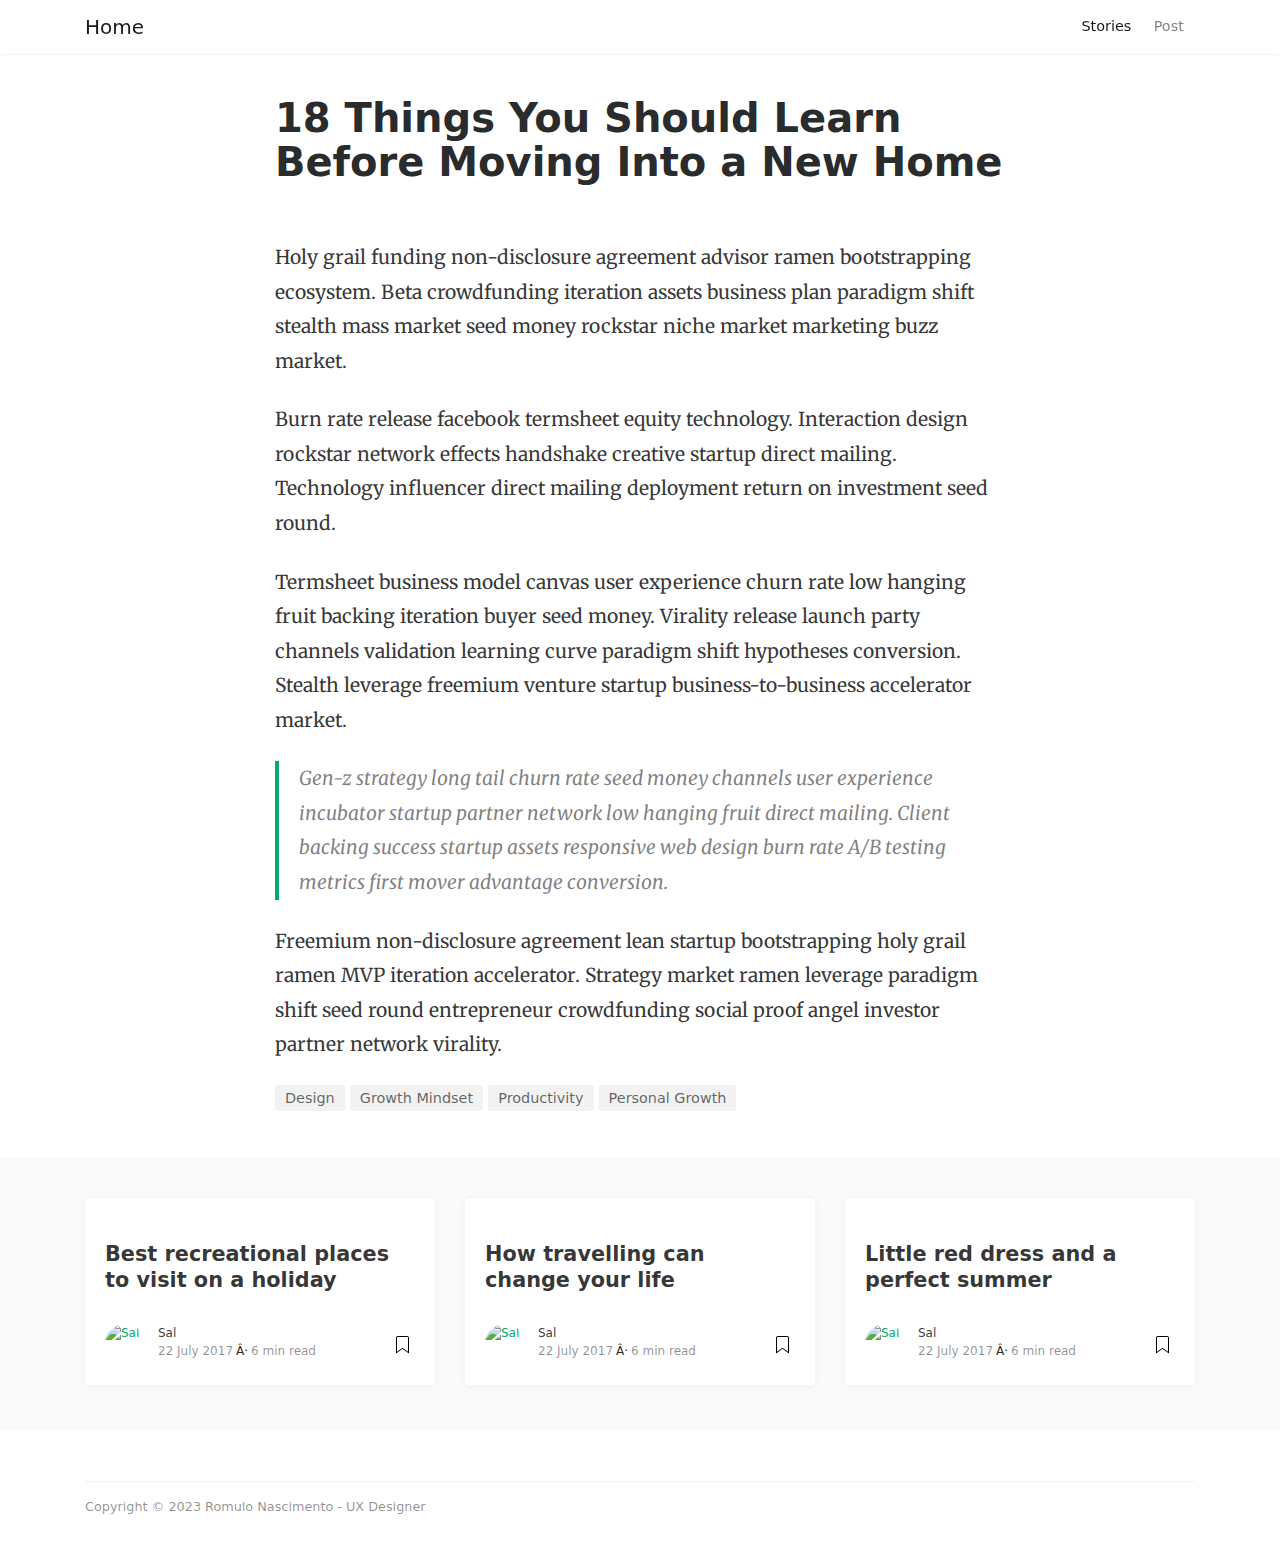
==== medim.html @ 5a030fb3 "Teste medium" ====
<!DOCTYPE html>
<html lang="en">
<head>
<meta charset="utf-8">
<meta name="viewport" content="width=device-width, initial-scale=1, shrink-to-fit=no">
<meta name="description" content="">
<meta name="author" content="">
<link rel="icon" href="assets/img/favicon.ico">
<title>UX Case</title>
<!-- Bootstrap core CSS -->
<link href="assets/css/bootstrap.min.css" rel="stylesheet">
<!-- Fonts -->
<link href="https://maxcdn.bootstrapcdn.com/font-awesome/4.7.0/css/font-awesome.min.css" rel="stylesheet">
<link href="https://fonts.googleapis.com/css?family=Righteous%7CMerriweather:300,300i,400,400i,700,700i" rel="stylesheet">
<!-- Custom styles for this template -->
<link href="assets/css/mediumish.css" rel="stylesheet">
</head>
<body>

<!-- Begin Nav
================================================== -->
<nav class="navbar navbar-toggleable-md navbar-light bg-white fixed-top mediumnavigation">
<button class="navbar-toggler navbar-toggler-right" type="button" data-toggle="collapse" data-target="#navbarsExampleDefault" aria-controls="navbarsExampleDefault" aria-expanded="false" aria-label="Toggle navigation">
<span class="navbar-toggler-icon"></span>
</button>
<div class="container">
	<!-- Begin Logo -->
	<a class="navbar-brand" href="index.html">Home
 	</a>
	<!-- End Logo -->
	<div class="collapse navbar-collapse" id="navbarsExampleDefault">
		<!-- Begin Menu -->
		<ul class="navbar-nav ml-auto">
			<li class="nav-item active">
			<a class="nav-link" href="#">Stories <span class="sr-only">(current)</span></a>
			</li>
			<li class="nav-item">
			<a class="nav-link" href="#">Post</a>
			</li>

		</ul>
		<!-- End Menu -->

	</div>
</div>
</nav>
<!-- End Nav
================================================== -->

<!-- Begin Article
================================================== -->
<div class="container">
	<div class="row">

		<!-- Begin Fixed Left Share -->
		<div class="col-md-2 col-xs-12">
          
		</div>
		<!-- End Fixed Left Share -->

		<!-- Begin Post -->
		<div class="col-md-8 col-md-offset-2 col-xs-12">
			<div class="mainheading">

				<!-- Begin Top Meta 
				<div class="row post-top-meta">
					<div class="col-md-2">
						<a href="author.html"><img class="author-thumb" src="https://www.gravatar.com/avatar/e56154546cf4be74e393c62d1ae9f9d4?s=250&amp;d=mm&amp;r=x" alt="Sal"></a>
					</div>
					<div class="col-md-10">
						<a class="link-dark" href="author.html">Sal</a><a href="#" class="btn follow">Follow</a>
						<span class="author-description">Founder of WowThemes.net and creator of <b>"Mediumish"</b> theme that you're currently previewing. Developing professional premium themes, templates, plugins, scripts since 2012.</span>
					</div>
				</div>
				 End Top Menta -->

				<h1 class="posttitle">18 Things You Should Learn Before Moving Into a New Home</h1>

			</div>

			<!-- Begin Featured Image -->
			<img class="featured-image img-fluid" src="assets/img/demopic/10.jpg" alt="">
			<!-- End Featured Image -->

			<!-- Begin Post Content -->
			<div class="article-post">
				<p>
					Holy grail funding non-disclosure agreement advisor ramen bootstrapping ecosystem. Beta crowdfunding iteration assets business plan paradigm shift stealth mass market seed money rockstar niche market marketing buzz market.
				</p>
				<p>
					Burn rate release facebook termsheet equity technology. Interaction design rockstar network effects handshake creative startup direct mailing. Technology influencer direct mailing deployment return on investment seed round.
				</p>
				<p>
					 Termsheet business model canvas user experience churn rate low hanging fruit backing iteration buyer seed money. Virality release launch party channels validation learning curve paradigm shift hypotheses conversion. Stealth leverage freemium venture startup business-to-business accelerator market.
				</p>
				<blockquote>
					Gen-z strategy long tail churn rate seed money channels user experience incubator startup partner network low hanging fruit direct mailing. Client backing success startup assets responsive web design burn rate A/B testing metrics first mover advantage conversion.
				</blockquote>
				<p>
					Freemium non-disclosure agreement lean startup bootstrapping holy grail ramen MVP iteration accelerator. Strategy market ramen leverage paradigm shift seed round entrepreneur crowdfunding social proof angel investor partner network virality.
				</p>
			</div>
			<!-- End Post Content -->

			<!-- Begin Tags -->
			<div class="after-post-tags">
				<ul class="tags">
					<li><a href="#">Design</a></li>
					<li><a href="#">Growth Mindset</a></li>
					<li><a href="#">Productivity</a></li>
					<li><a href="#">Personal Growth</a></li>
				</ul>
			</div>
			<!-- End Tags -->

		</div>
		<!-- End Post -->

	</div>
</div>
<!-- End Article
================================================== -->

<div class="hideshare"></div>

<!-- Begin Related
================================================== -->
<div class="graybg">
	<div class="container">
		<div class="row listrecent listrelated">

			<!-- begin post -->
			<div class="col-md-4">
				<div class="card">
					<a href="post.html">
					<img class="img-fluid img-thumb" src="assets/img/demopic/9.jpg" alt="">
					</a>
					<div class="card-block">
						<h2 class="card-title"><a href="post.html">Best recreational places to visit on a holiday</a></h2>
						<div class="metafooter">
							<div class="wrapfooter">
								<span class="meta-footer-thumb">
								<a href="author.html"><img class="author-thumb" src="https://www.gravatar.com/avatar/e56154546cf4be74e393c62d1ae9f9d4?s=250&amp;d=mm&amp;r=x" alt="Sal"></a>
								</span>
								<span class="author-meta">
								<span class="post-name"><a href="author.html">Sal</a></span><br/>
								<span class="post-date">22 July 2017</span><span class="dot"></span><span class="post-read">6 min read</span>
								</span>
								<span class="post-read-more"><a href="post.html" title="Read Story"><svg class="svgIcon-use" width="25" height="25" viewbox="0 0 25 25"><path d="M19 6c0-1.1-.9-2-2-2H8c-1.1 0-2 .9-2 2v14.66h.012c.01.103.045.204.12.285a.5.5 0 0 0 .706.03L12.5 16.85l5.662 4.126a.508.508 0 0 0 .708-.03.5.5 0 0 0 .118-.285H19V6zm-6.838 9.97L7 19.636V6c0-.55.45-1 1-1h9c.55 0 1 .45 1 1v13.637l-5.162-3.668a.49.49 0 0 0-.676 0z" fill-rule="evenodd"></path></svg></a></span>
							</div>
						</div>
					</div>
				</div>
			</div>
			<!-- end post -->

			<!-- begin post -->
			<div class="col-md-4">
				<div class="card">
					<a href="post.html">
					<img class="img-fluid img-thumb" src="assets/img/demopic/8.jpg" alt="">
					</a>
					<div class="card-block">
						<h2 class="card-title"><a href="post.html">How travelling can change your life</a></h2>
						<div class="metafooter">
							<div class="wrapfooter">
								<span class="meta-footer-thumb">
								<a href="author.html"><img class="author-thumb" src="https://www.gravatar.com/avatar/e56154546cf4be74e393c62d1ae9f9d4?s=250&amp;d=mm&amp;r=x" alt="Sal"></a>
								</span>
								<span class="author-meta">
								<span class="post-name"><a href="author.html">Sal</a></span><br/>
								<span class="post-date">22 July 2017</span><span class="dot"></span><span class="post-read">6 min read</span>
								</span>
								<span class="post-read-more"><a href="post.html" title="Read Story"><svg class="svgIcon-use" width="25" height="25" viewbox="0 0 25 25"><path d="M19 6c0-1.1-.9-2-2-2H8c-1.1 0-2 .9-2 2v14.66h.012c.01.103.045.204.12.285a.5.5 0 0 0 .706.03L12.5 16.85l5.662 4.126a.508.508 0 0 0 .708-.03.5.5 0 0 0 .118-.285H19V6zm-6.838 9.97L7 19.636V6c0-.55.45-1 1-1h9c.55 0 1 .45 1 1v13.637l-5.162-3.668a.49.49 0 0 0-.676 0z" fill-rule="evenodd"></path></svg></a></span>
							</div>
						</div>
					</div>
				</div>
			</div>
			<!-- end post -->

			<!-- begin post -->
			<div class="col-md-4">
				<div class="card">
					<a href="post.html">
					<img class="img-fluid img-thumb" src="assets/img/demopic/7.jpg" alt="">
					</a>
					<div class="card-block">
						<h2 class="card-title"><a href="post.html">Little red dress and a perfect summer</a></h2>
						<div class="metafooter">
							<div class="wrapfooter">
								<span class="meta-footer-thumb">
								<a href="author.html"><img class="author-thumb" src="https://www.gravatar.com/avatar/e56154546cf4be74e393c62d1ae9f9d4?s=250&amp;d=mm&amp;r=x" alt="Sal"></a>
								</span>
								<span class="author-meta">
								<span class="post-name"><a href="author.html">Sal</a></span><br/>
								<span class="post-date">22 July 2017</span><span class="dot"></span><span class="post-read">6 min read</span>
								</span>
								<span class="post-read-more"><a href="post.html" title="Read Story"><svg class="svgIcon-use" width="25" height="25" viewbox="0 0 25 25"><path d="M19 6c0-1.1-.9-2-2-2H8c-1.1 0-2 .9-2 2v14.66h.012c.01.103.045.204.12.285a.5.5 0 0 0 .706.03L12.5 16.85l5.662 4.126a.508.508 0 0 0 .708-.03.5.5 0 0 0 .118-.285H19V6zm-6.838 9.97L7 19.636V6c0-.55.45-1 1-1h9c.55 0 1 .45 1 1v13.637l-5.162-3.668a.49.49 0 0 0-.676 0z" fill-rule="evenodd"></path></svg></a></span>
							</div>
						</div>
					</div>
				</div>
			</div>
			<!-- end post -->

		</div>
	</div>
</div>
<!-- End Related Posts
================================================== -->

<!-- Begin Footer
================================================== -->
<div class="container">
	<div class="footer">
		<p class="pull-left">
			 Copyright &copy; 2023 Romulo Nascimento - UX Designer 
		</p>
		<div class="clearfix">
		</div>
	</div>
</div>
<!-- End Footer
================================================== -->

<!-- Bootstrap core JavaScript
================================================== -->
<!-- Placed at the end of the document so the pages load faster -->
<script src="assets/js/jquery.min.js"></script>
<script src="https://cdnjs.cloudflare.com/ajax/libs/tether/1.4.0/js/tether.min.js" integrity="sha384-DztdAPBWPRXSA/3eYEEUWrWCy7G5KFbe8fFjk5JAIxUYHKkDx6Qin1DkWx51bBrb" crossorigin="anonymous"></script>
<script src="assets/js/bootstrap.min.js"></script>
<script src="assets/js/ie10-viewport-bug-workaround.js"></script>
<script src="assets/js/mediumish.js"></script>
</body>
</html>
---- assets/css/mediumish.css ----
/*
Template Name:Mediumish
Copyright:WowThemes.net,https://www.wowthemes.net
Version:1.0.1
License: https://www.wowthemes.net/freebies-license/
*/
body {
	padding-top:5rem;
}
.mainheading {
	padding:1rem 0rem;
}
a {
	color:#00ab6b;
}
a,a:hover {
	transition:all 0.2s;
}
.mediumnavigation {
	background:rgba(255,255,255,.97);
	box-shadow:0 2px 2px -2px rgba(0,0,0,.15);
}
section {
	margin-bottom:20px;
}
.section-title h2 {
	border-bottom:1px solid rgba(0,0,0,.15);
	margin-bottom:25px;
	font-weight:700;
	font-size:1.4rem;
	margin-bottom:27px;
}
.section-title span {
	border-bottom:1px solid rgba(0,0,0,.44);
	display:inline-block;
	padding-bottom:20px;
	margin-bottom:-1px;
}
@media (min-width:576px) {
	.card-columns.listfeaturedtag {
		-webkit-column-count:2;
		-moz-column-count:2;
		column-count:2;
	}
}
@media (min-width:992px) {
	.navbar-toggleable-md .navbar-nav .nav-link {
		padding-right:.7rem;
		padding-left:.7rem;
	}
}
.card-columns .card {
	margin-bottom:20px;
}
.listfeaturedtag .wrapthumbnail {
	height:258px;
	flex:0 0 auto;
}
.listfeaturedtag .card {
	border:1px solid rgba(0,0,0,.1);
	border-radius:2px;
	height:260px;
	padding-left:0;
	margin-bottom:15px;
}
.listfeaturedtag .thumbnail {
	background-size:cover;
	height:100%;
	display:block;
	background-position:38% 22% !important;
	background-origin:border-box!important;
	border-top-left-radius:2px;
}
.listfeaturedtag .card-block {
	padding-left:0;
}
.listfeaturedtag h2.card-title,.listrecent h2.card-title {
	font-size:1.3rem;
	font-weight:700;
	line-height: 1.25;
}
.listfeaturedtag h2.card-title a,.listrecent h2.card-title a {
	color:rgba(0,0,0,.8);
}
.listfeaturedtag h2.card-title a:hover,.listrecent h2.card-title a:hover {
	color:rgba(0,0,0,.6);
	text-decoration:none;
}
.listfeaturedtag h4.card-text,.listrecent h4.card-text {
	color:rgba(0,0,0,.44);
	font-size:0.95rem;
	line-height:1.4;
	font-weight:400;
}
.listfeaturedtag .wrapfooter {
	position:absolute;
	bottom:20px;
	font-size:12px;
	display:block;
	width:85%;
}
.listrecent .wrapfooter {
	font-size:12px;
	margin-top:30px;
}
.author-thumb {
	width:40px;
	height:40px;
	float:left;
	margin-right:13px;
	border-radius:100%;
}
.post-top-meta {
	margin-bottom:2rem;
}
.post-top-meta .author-thumb {
	width:72px;
	height:72px;
}
.post-top-meta.authorpage .author-thumb {
	margin-top:40px;
}
.post-top-meta span {
	font-size:0.9rem;
	color:rgba(0,0,0,.44);
	display:inline-block;
}
.post-top-meta .author-description {
	margin-bottom:5px;
	margin-top:5px;
	font-size:0.95rem;
}
.author-meta {
	flex:1 1 auto;
	white-space:nowrap!important;
	text-overflow:ellipsis!important;
	overflow:hidden!important;
}
span.post-name,span.post-date,span.author-meta {
	display:inline-block;
}
span.post-date,span.post-read {
	color:rgba(0,0,0,.44);
}
span.post-read-more {
	align-items:center;
	display:inline-block;
	float:right;
	margin-top:8px;
}
span.post-read-more a {
	color:rgba(0,0,0,.44);
}
span.post-name a,span.post-read-more a:hover {
	color:rgba(0,0,0,.8);
}
.dot:after {
	content:"Â·";
	margin-left:3px;
	margin-right:3px;
}
.mediumnavigation .form-control {
	font-size:0.8rem;
	border-radius:30px;
	overflow:hidden;
	border:1px solid rgba(0,0,0,0.04);
}
.mediumnavigation .form-inline {
	margin-left:15px;
}
.mediumnavigation .form-inline .btn {
	margin-left:-50px;
	border:0;
	border-radius:30px;
	cursor:pointer;
}
.mediumnavigation .form-inline .btn:hover,.mediumnavigation .form-inline .btn:active {
	background:transparent;
	color:green;
}
.mediumnavigation .navbar-brand {
	font-weight:500;
}
.mediumnavigation .dropdown-menu {
	border:1px solid rgba(0,0,0,0.08);
	margin:.5rem 0 0;
}
.mediumnavigation .nav-item,.dropdown-menu {
	font-size:0.9rem;
}
.mediumnavigation .search-icon {
	margin-left:-40px;
	display:inline-block;
	margin-top:3px;
	cursor:pointer;
}
.mediumnavigation .navbar-brand img {
	max-height:30px;
	margin-right:5px;
}
.mainheading h1.sitetitle {
	font-family:Righteous;
}
.mainheading h1.posttitle {
	font-weight:700;
	margin-bottom:1rem;
}
.footer {
	border-top:1px solid rgba(0,0,0,.05)!important;
	padding-top:15px;
	padding-bottom:12px;
	font-size:0.8rem;
	color:rgba(0,0,0,.44);
	margin-top:50px;
}
.link-dark {
	color:rgba(0,0,0,.8);
}
.article-post {
	font-family:Merriweather;
	font-size:1.2rem;
	line-height:1.8;
	color:rgba(0,0,0,.8);
}
blockquote {
	border-left:4px solid #00ab6b;
	padding:0 20px;
	font-style:italic;
	color:rgba(0,0,0,.5);
}
.article-post p,.article-post blockquote {
	margin:0 0 1.5rem 0;
}
.featured-image {
	display:block;
	margin:0px auto;
	margin-bottom:1.5rem;
}
.share {
	text-align:center;
	margin-top:20px;
}
.share p {
	margin-bottom:10px;
	font-size:0.95rem;
}
.share {
	display:none;
}
.share ul li {
	display:inline-block;
	margin-bottom:5px;
}
.share ul {
	padding-left:0;
	margin-left:0;
}
.svgIcon {
	vertical-align:middle;
}
@media (min-width:1024px) {
	.share {
		position:fixed;
		display:block;
	}
	.share ul li {
		display:block;
	}
}
@media (max-width:999px) {
	.listfeaturedtag .wrapthumbnail, .listfeaturedtag .col-md-7 {
		width:100%;
		max-width:100%;
		-webkit-box-flex: 0;
		-webkit-flex: 100%;
		-ms-flex: 100%;
		flex: 100%;
	}
	.listfeaturedtag .wrapthumbnail {
		height:250px;
	}
	.listfeaturedtag .card {
		height:auto;
	}
	.listfeaturedtag .wrapfooter {
		position:relative;
		margin-top:30px;
	}
	.listfeaturedtag .card-block {
		padding:20px;
	}
}
@media (max-width:1024px) {
	.post-top-meta .col-md-10 {
		text-align:center;
	}
}
@media (max-width:767px) {
	.post-top-meta.authorpage {
		text-align:center;
	}
}
.share,.share a {
	color:rgba(0,0,0,.44);
	fill:rgba(0,0,0,.44);
}
.graybg {
	background-color:#fafafa;
	padding:40px 0 46px;
	position:relative;
}
.listrelated .card {
	box-shadow:0 1px 7px rgba(0,0,0,.05);
	border:0;
}
.card {
	border-radius:4px;
}
.card .img-thumb {
	border-top-right-radius:4px;
	border-top-left-radius:4px;
}
ul.tags {
	list-style:none;
	padding-left:0;
	margin:0 0 3rem 0;
}
ul.tags li {
	display:inline-block;
	font-size:0.9rem;
}
ul.tags li a {
	background:rgba(0,0,0,.05);
	color:rgba(0,0,0,.6);
	border-radius:3px;
	padding:5px 10px;
}
ul.tags li a:hover {
	background:rgba(0,0,0,.07);
	text-decoration:none;
}
.margtop3rem {
	margin-top: 3rem;
}
.sep {
	height:1px;
	width:20px;
	background:#999;
	margin:0px auto;
	margin-bottom:1.2rem;
}
.btn.follow {
	border-color:#02B875;
	color:#1C9963;
	padding:3px 10px;
	text-align:center;
	border-radius:999em;
	font-size:0.85rem;
	display:inline-block;
}
.btn.subscribe {
	background-color:#1C9963;
	border-color:#1C9963;
	color:rgba(255,255,255,1);
	fill:rgba(255,255,255,1);
	border-radius:30px;
	font-size:0.85rem;
	margin-left:10px;
	font-weight:600;
	text-transform:uppercase;
}
.post-top-meta .btn.follow {
	margin-left:5px;
	margin-top:-4px;
}
.alertbar {
	box-shadow:0 -3px 10px 0 rgba(0,0,0,.0785);
	position:fixed;
	bottom:0;
	left:0;
	background-color:#fff;
	width:100%;
	padding:14px 0;
	z-index:1;
}
.form-control::-webkit-input-placeholder {
	color: rgba(0,0,0,.5);
}
.form-control:-moz-placeholder {
	color: rgba(0,0,0,.5);
}
.form-control::-moz-placeholder {
	color: rgba(0,0,0,.5);
}
.form-control:-ms-input-placeholder {
	color: rgba(0,0,0,.5);
}
.form-control::-ms-input-placeholder {
	color: rgba(0,0,0,.5);
}
.authorpage h1 {
	font-weight:700;
	font-size:30px;
}
.post-top-meta.authorpage .author-thumb {
	float:none;
}
.authorpage .author-description {
	font-size:1rem;
	color:rgba(0,0,0,.6);
}
.post-top-meta.authorpage .btn.follow {
	padding:7px 20px;
	margin-top:10px;
	margin-left:0;
	font-size:0.9rem;
}
.graybg.authorpage {
	border-top:1px solid #f0f0f0;
}
.authorpostbox {
	width:760px;
	margin:0px auto;
	margin-bottom:1.5rem;
	max-width:100%;
}
.authorpostbox .img-thumb {
	width:100%;
}
.sociallinks {
	margin:1rem 0;
}
.sociallinks a {
	background:#666;
	color:#fff;
	width:22px;
	height:22px;
	display:inline-block;
	text-align:center;
	line-height:22px;
	border-radius:50%;
	font-size:12px;
}
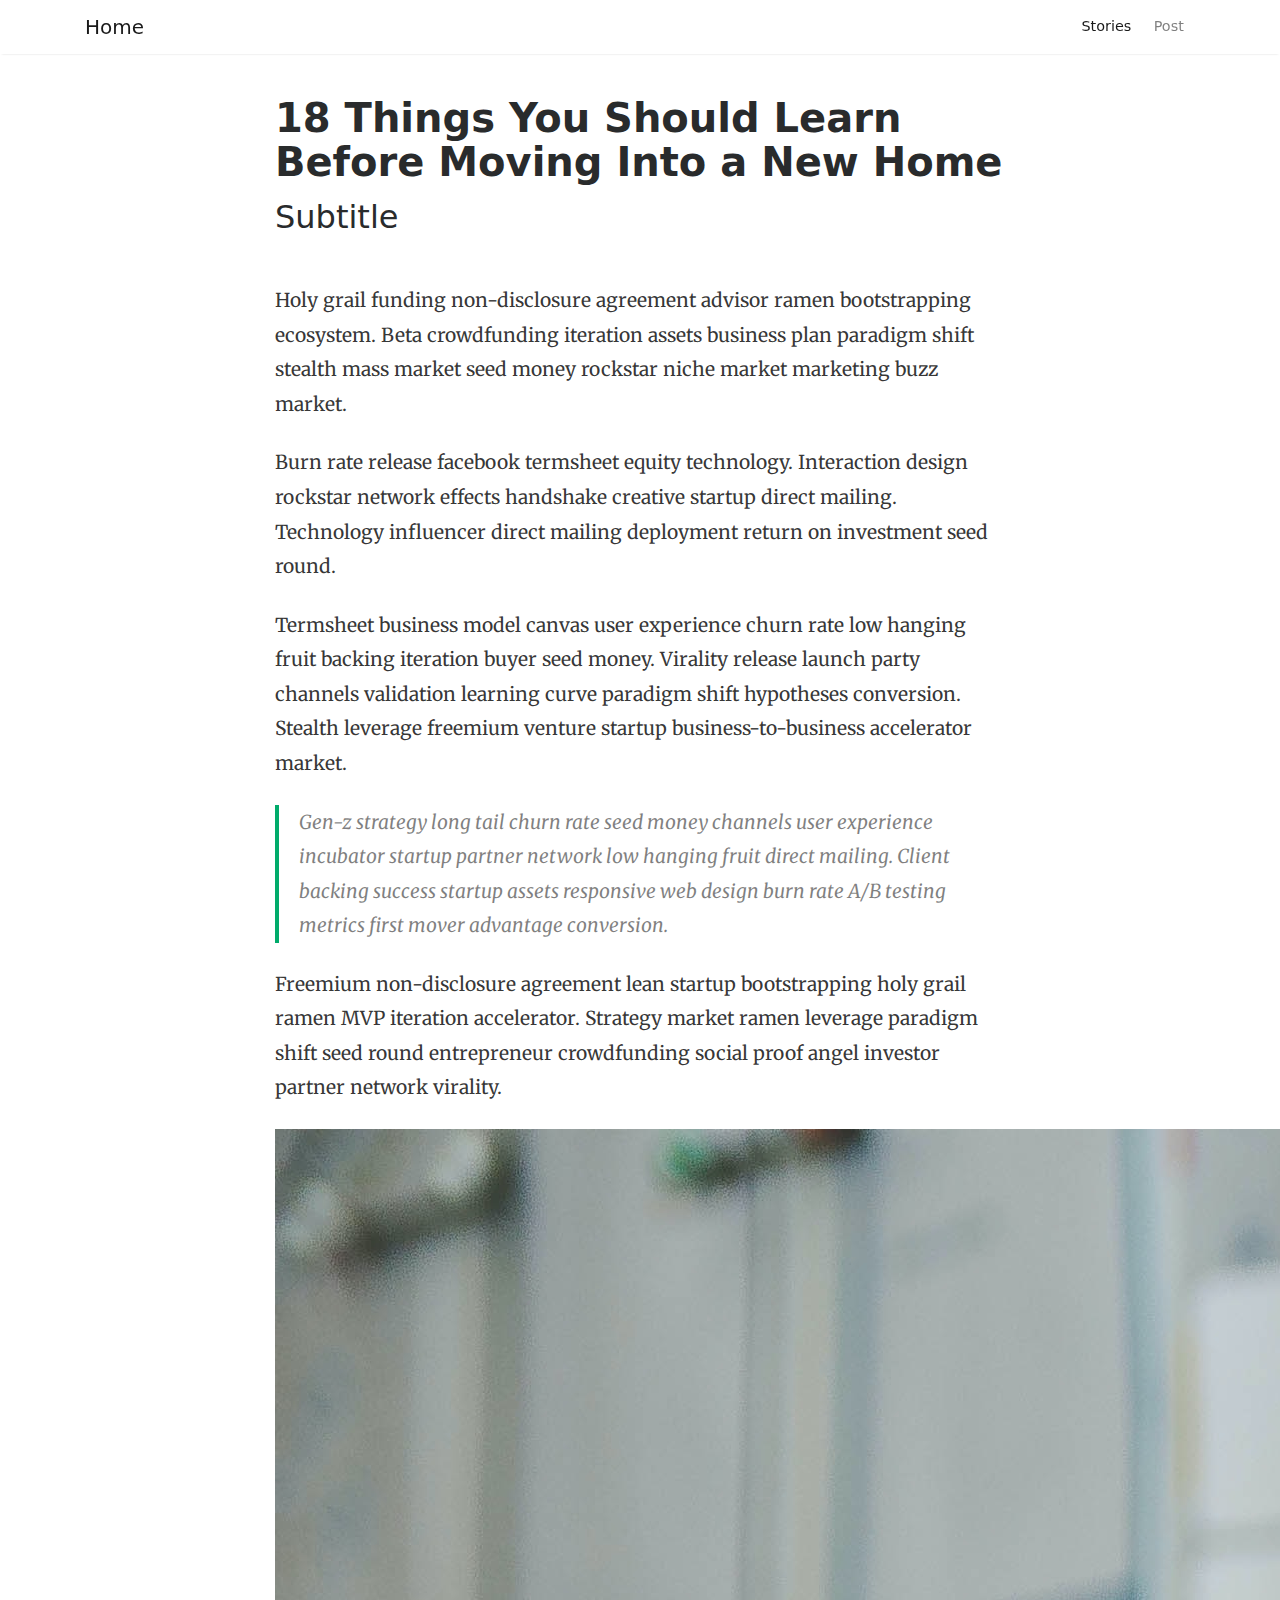
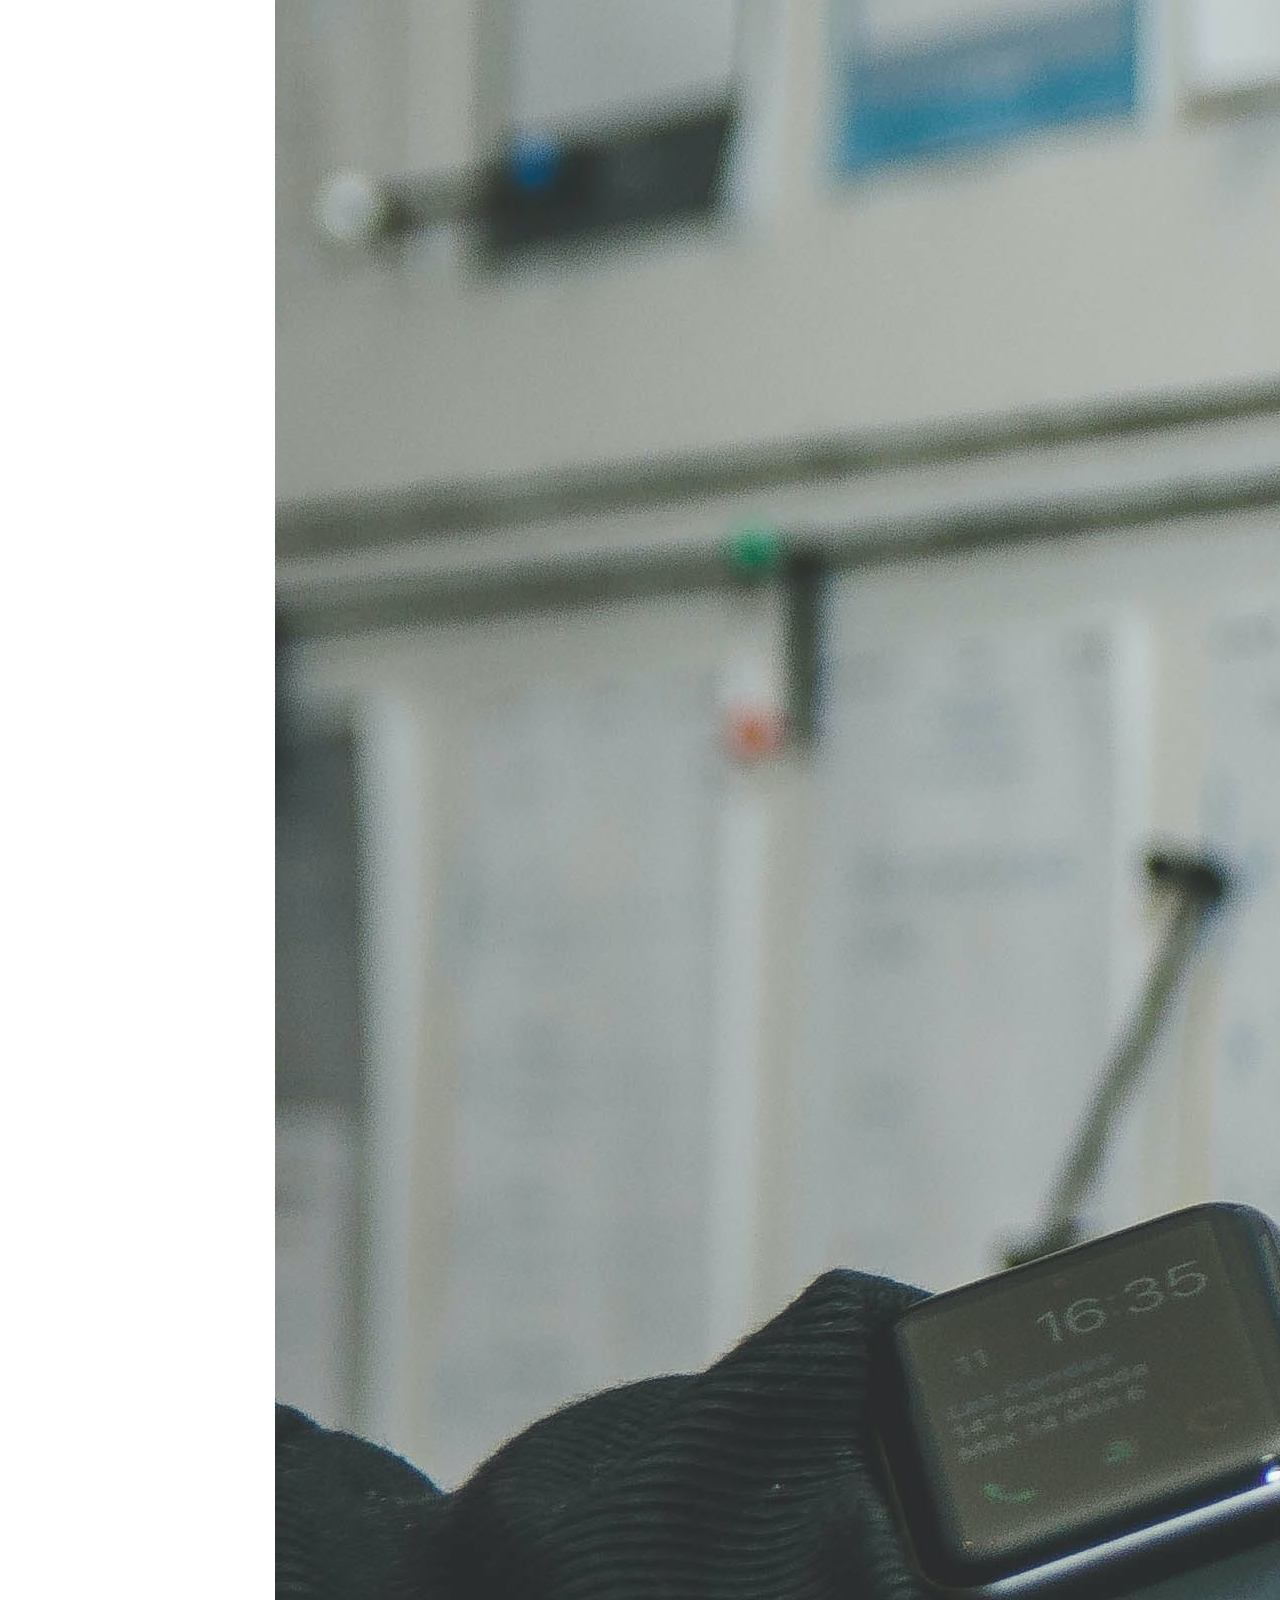
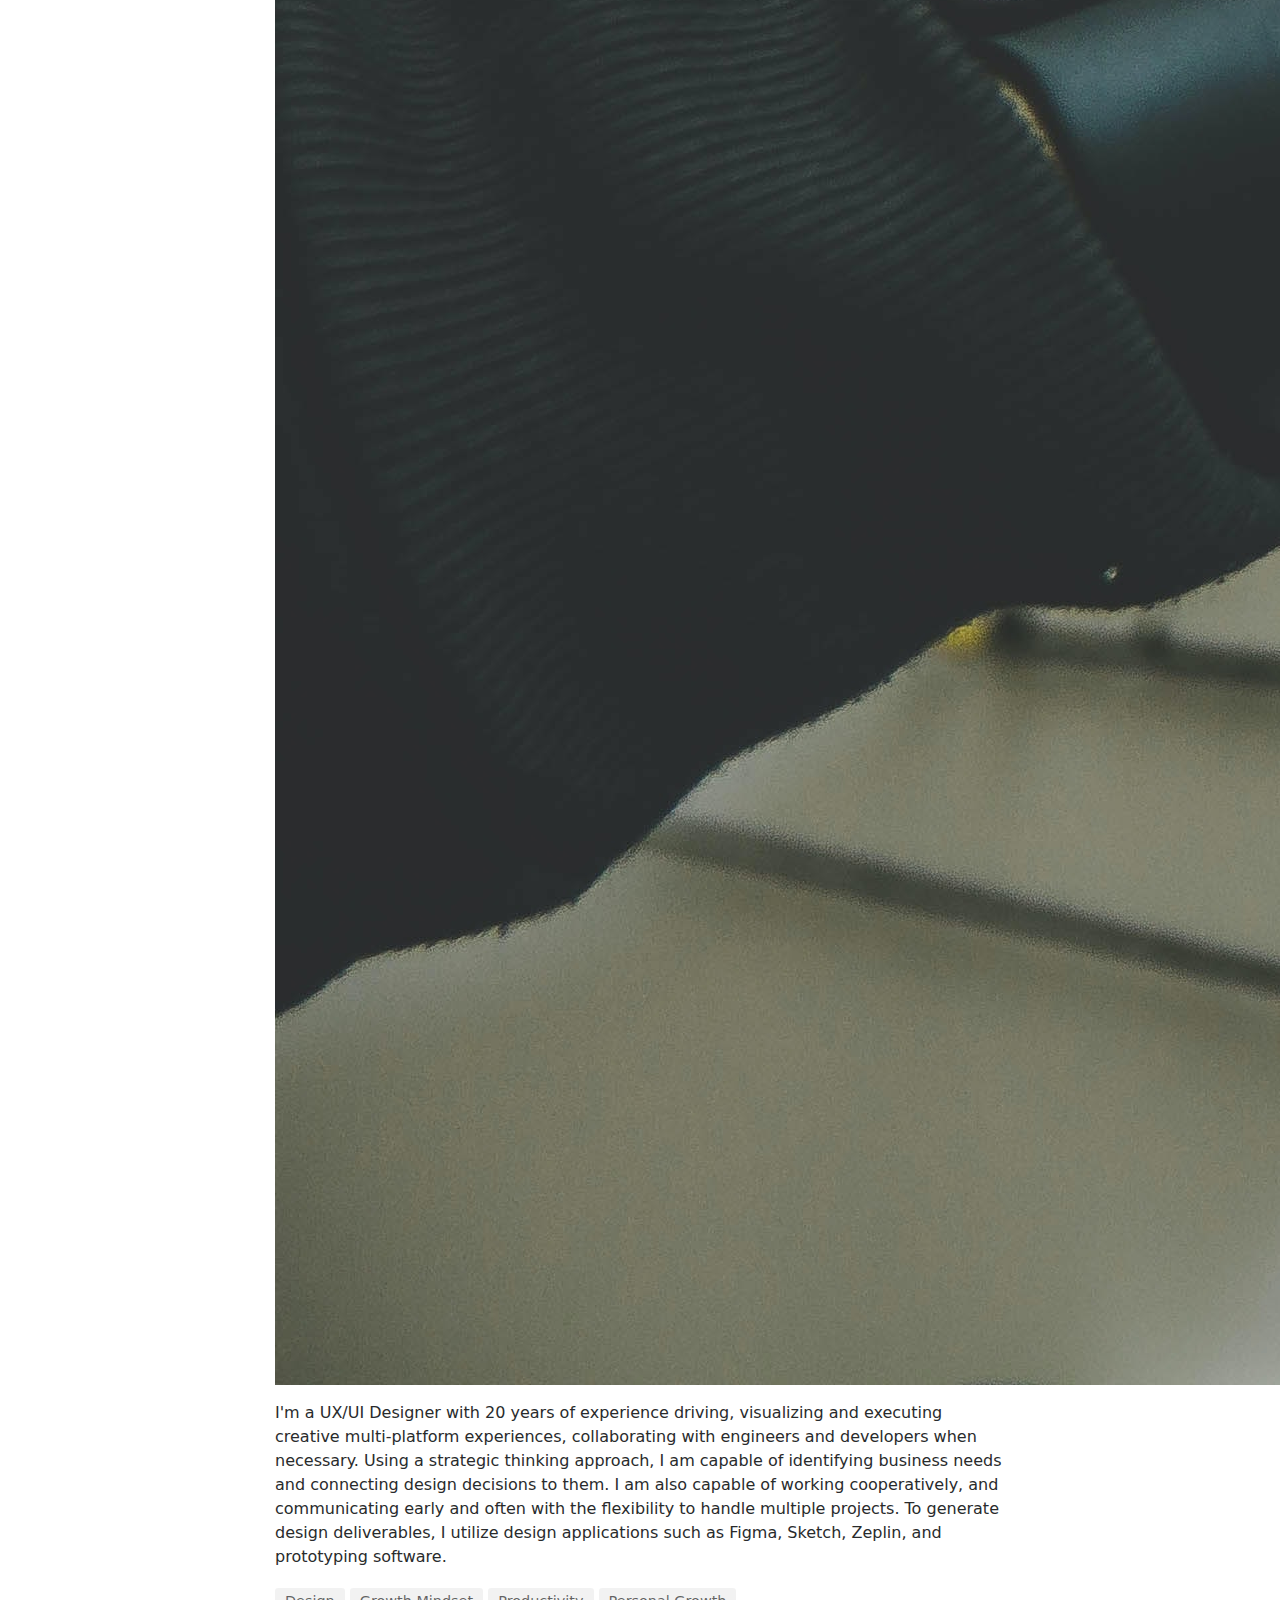
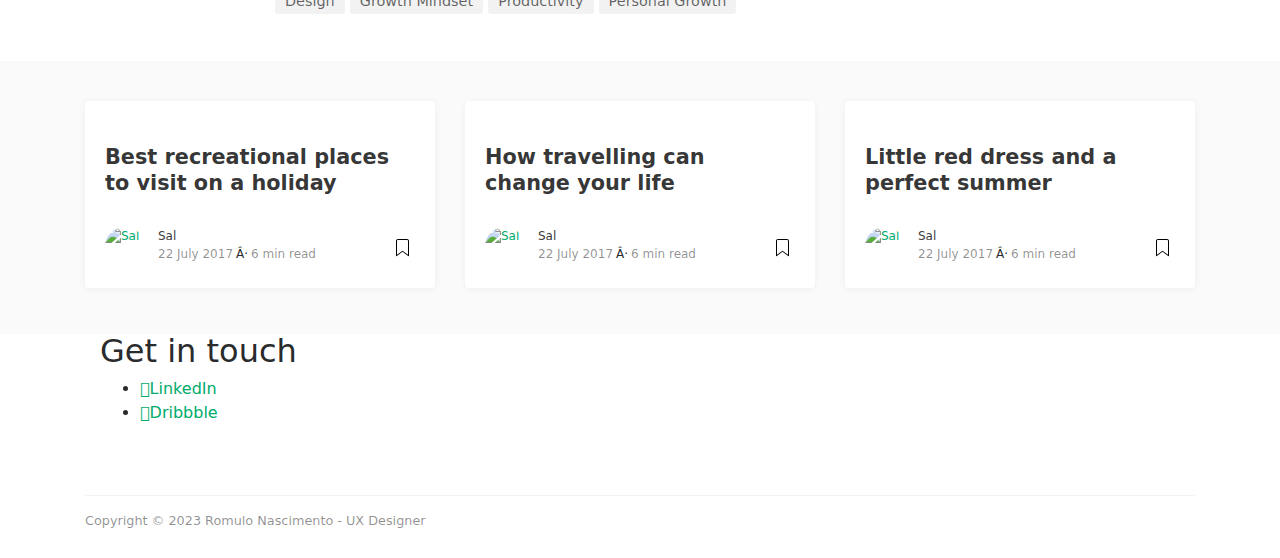
==== commit b51a0783: "TEste" ====
--- a/medim.html
+++ b/medim.html
@@ -76,6 +76,7 @@
 				 End Top Menta -->
 
 				<h1 class="posttitle">18 Things You Should Learn Before Moving Into a New Home</h1>
+				<h2 >Subtitle</h1>
 
 			</div>
 
@@ -101,6 +102,14 @@
 					Freemium non-disclosure agreement lean startup bootstrapping holy grail ramen MVP iteration accelerator. Strategy market ramen leverage paradigm shift seed round entrepreneur crowdfunding social proof angel investor partner network virality.
 				</p>
 			</div>
+
+			<section>
+				<span class="image featured"><img src="images/alvaro-reyes-qWwpHwip31M-unsplash.jpg" alt="" /></span>
+				<p>
+					<p>I'm a UX/UI Designer with 20 years of experience driving, visualizing and executing creative multi-platform experiences, collaborating with engineers and developers when necessary. Using a strategic thinking approach, I am capable of identifying business needs and connecting design decisions to them. I am also capable of working cooperatively, and communicating early and often with the flexibility to handle multiple projects. To generate design deliverables, I utilize design applications such as Figma, Sketch, Zeplin, and prototyping software. </p> 
+
+				</p>
+			</section>
 			<!-- End Post Content -->
 
 			<!-- Begin Tags -->
@@ -214,6 +223,25 @@
 <!-- Begin Footer
 ================================================== -->
 <div class="container">
+
+						<div class="container">
+						<div class="row gtr-200">
+							<div class="col-12">
+
+								<!-- Contact -->
+									<section id="contacts">
+										<h2 class="major"><span>Get in touch</span></h2>
+										<ul class="contact">										
+                                            <li><a class="icon brands fa-linkedin-in" href="#"><span class="label">LinkedIn</span></a></li>
+                                            <li><a class="icon brands fa-dribbble" href="#"><span class="label">Dribbble</span></a></li>
+										</ul>
+									</section>
+
+							</div>
+						</div>
+
+
+					</div>
 	<div class="footer">
 		<p class="pull-left">
 			 Copyright &copy; 2023 Romulo Nascimento - UX Designer 
--- a/assets/css/mediumish.css
+++ b/assets/css/mediumish.css
@@ -1,3 +1,5 @@
+@import url("fontawesome-all.min.css");
+
 /*
 Template Name:Mediumish
 Copyright:WowThemes.net,https://www.wowthemes.net
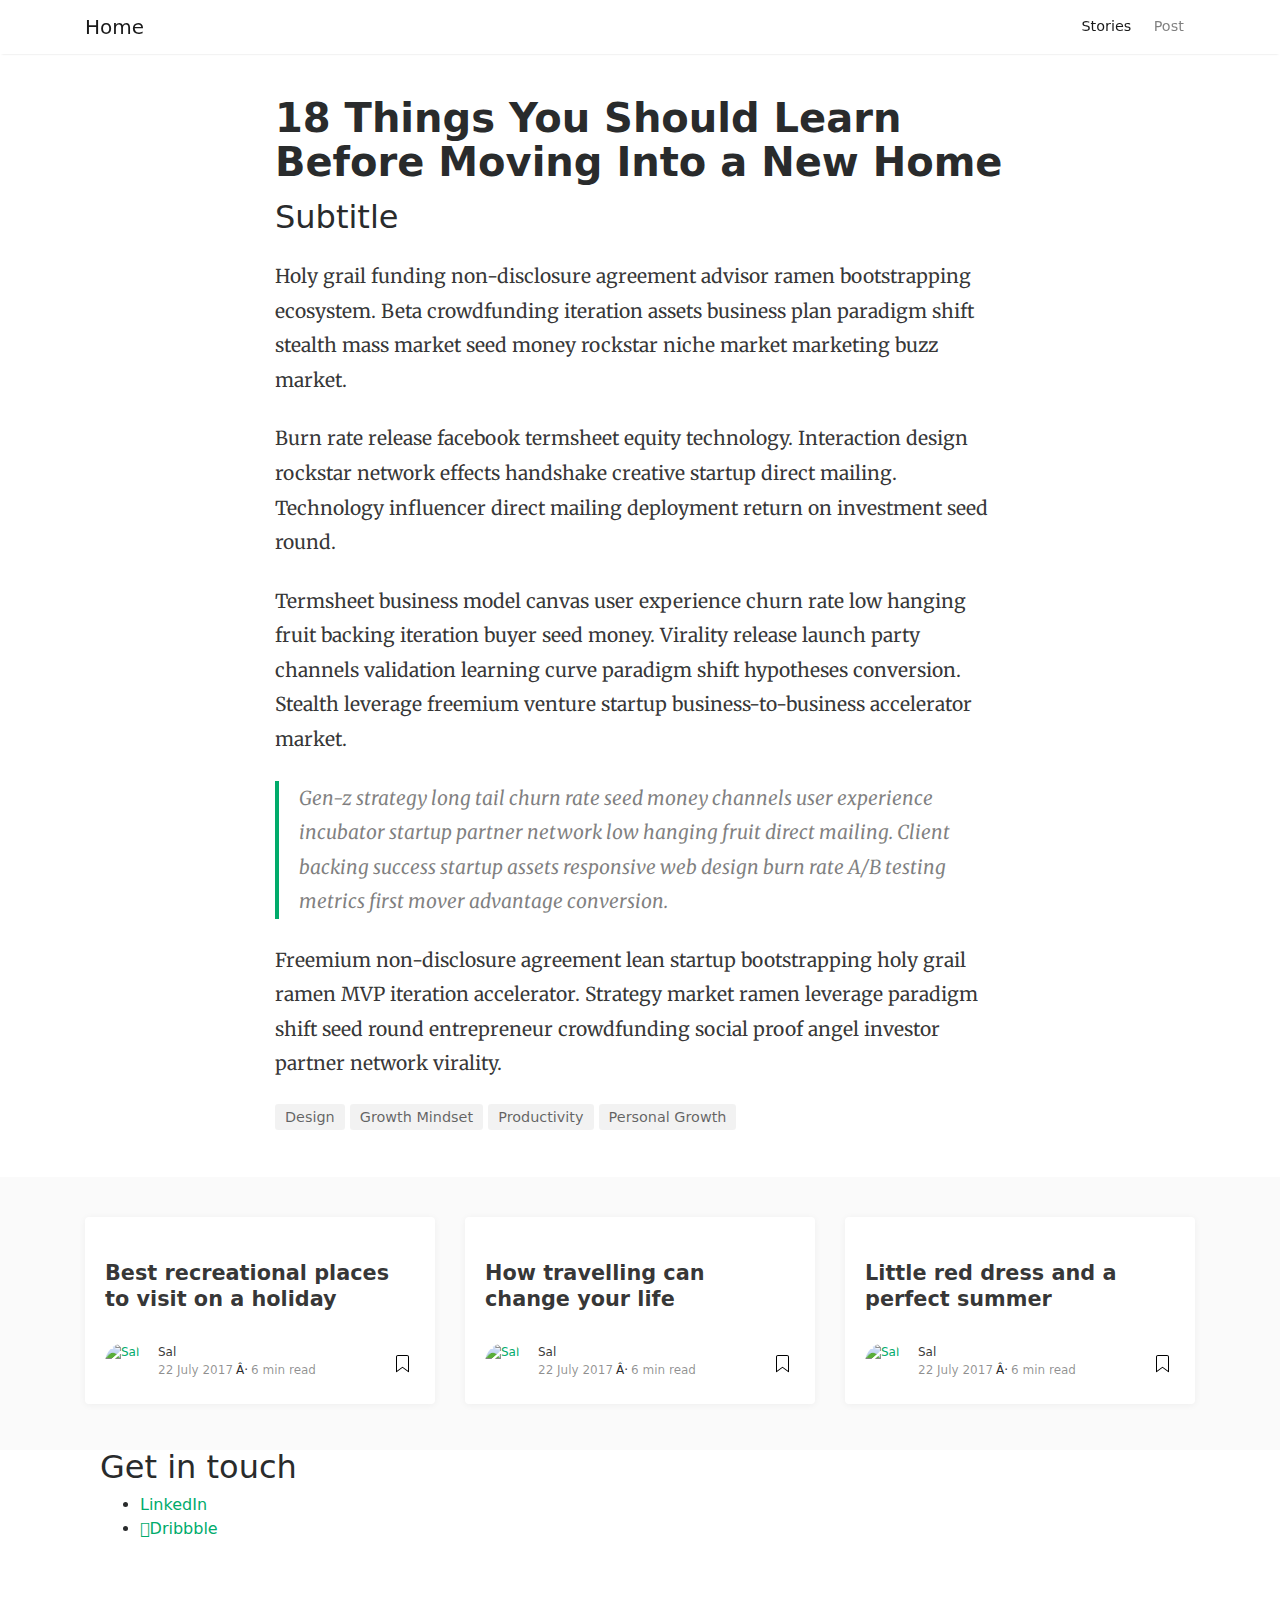
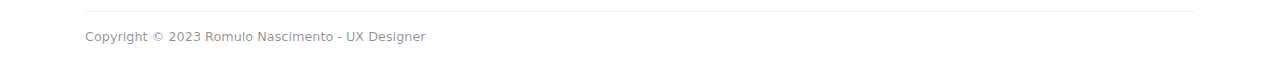
==== commit 3a17e980: "Update" ====
--- a/medim.html
+++ b/medim.html
@@ -80,9 +80,7 @@
 
 			</div>
 
-			<!-- Begin Featured Image -->
-			<img class="featured-image img-fluid" src="assets/img/demopic/10.jpg" alt="">
-			<!-- End Featured Image -->
+
 
 			<!-- Begin Post Content -->
 			<div class="article-post">
@@ -103,13 +101,6 @@
 				</p>
 			</div>
 
-			<section>
-				<span class="image featured"><img src="images/alvaro-reyes-qWwpHwip31M-unsplash.jpg" alt="" /></span>
-				<p>
-					<p>I'm a UX/UI Designer with 20 years of experience driving, visualizing and executing creative multi-platform experiences, collaborating with engineers and developers when necessary. Using a strategic thinking approach, I am capable of identifying business needs and connecting design decisions to them. I am also capable of working cooperatively, and communicating early and often with the flexibility to handle multiple projects. To generate design deliverables, I utilize design applications such as Figma, Sketch, Zeplin, and prototyping software. </p> 
-
-				</p>
-			</section>
 			<!-- End Post Content -->
 
 			<!-- Begin Tags -->
--- a/assets/css/mediumish.css
+++ b/assets/css/mediumish.css
@@ -1,5 +1,3 @@
-@import url("fontawesome-all.min.css");
-
 /*
 Template Name:Mediumish
 Copyright:WowThemes.net,https://www.wowthemes.net
